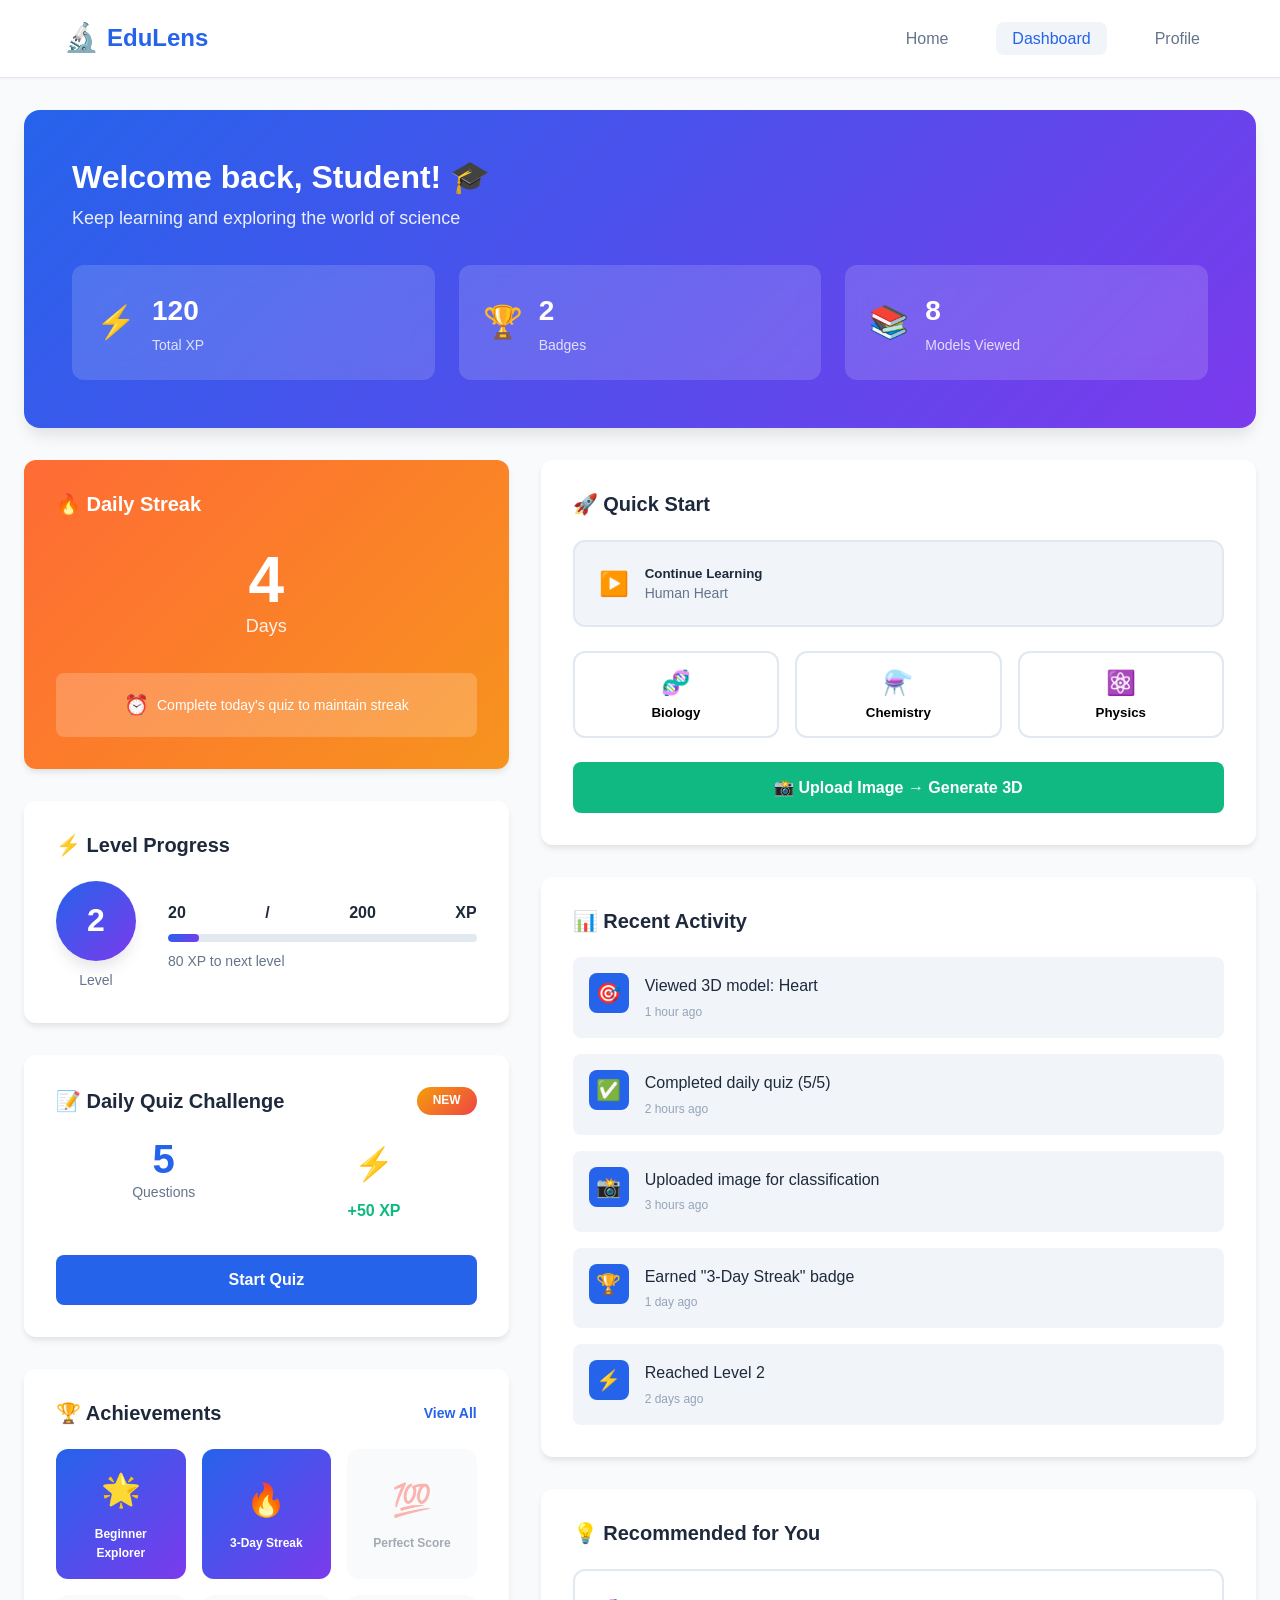
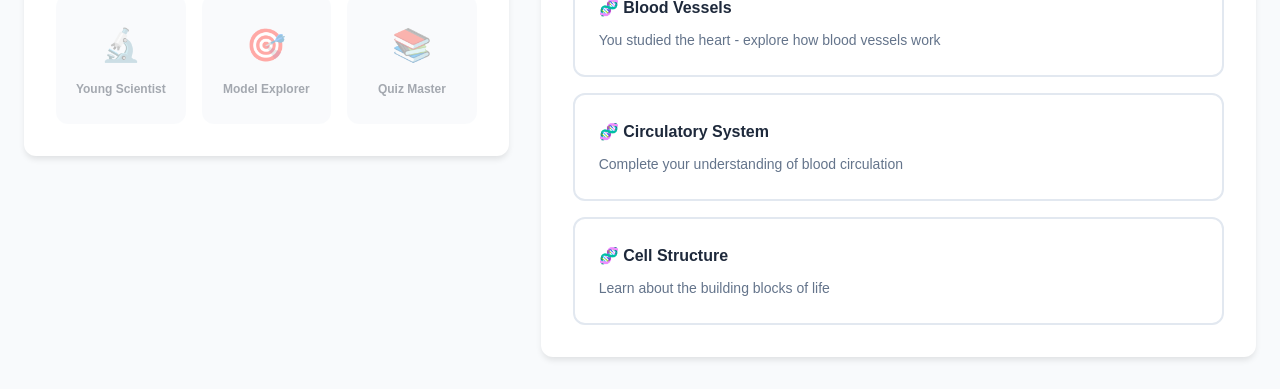
==== frontend/dashboard.html @ 598c642d "lokesh" ====
<!DOCTYPE html>
<html lang="en">
<head>
    <meta charset="UTF-8">
    <meta name="viewport" content="width=device-width, initial-scale=1.0">
    <title>Student Dashboard - EduLens</title>
    <link rel="stylesheet" href="css/styles.css">
    <link rel="stylesheet" href="css/dashboard.css">
</head>
<body>
    <nav class="navbar">
        <div class="nav-container">
            <div class="logo">
                <span class="logo-icon">🔬</span>
                <span class="logo-text">EduLens</span>
            </div>
            <ul class="nav-links">
                <li><a href="index.html">Home</a></li>
                <li><a href="dashboard.html" class="active">Dashboard</a></li>
                <li><a href="profile.html">Profile</a></li>
            </ul>
        </div>
    </nav>

    <main class="dashboard-container">
        <!-- Welcome Header -->
        <section class="welcome-section">
            <div class="welcome-content">
                <h1>Welcome back, <span id="userName">Student</span>! 🎓</h1>
                <p>Keep learning and exploring the world of science</p>
            </div>
            <div class="quick-stats">
                <div class="stat-card">
                    <div class="stat-icon">⚡</div>
                    <div class="stat-info">
                        <div class="stat-value" id="totalXP">0</div>
                        <div class="stat-label">Total XP</div>
                    </div>
                </div>
                <div class="stat-card">
                    <div class="stat-icon">🏆</div>
                    <div class="stat-info">
                        <div class="stat-value" id="totalBadges">0</div>
                        <div class="stat-label">Badges</div>
                    </div>
                </div>
                <div class="stat-card">
                    <div class="stat-icon">📚</div>
                    <div class="stat-info">
                        <div class="stat-value" id="modelsViewed">0</div>
                        <div class="stat-label">Models Viewed</div>
                    </div>
                </div>
            </div>
        </section>

        <!-- Main Grid -->
        <div class="dashboard-grid">
            <!-- Left Column -->
            <div class="left-column">
                <!-- Streak Widget -->
                <div class="card streak-card" id="streakCard">
                    <div class="card-header">
                        <h3>🔥 Daily Streak</h3>
                    </div>
                    <div class="streak-content">
                        <div class="streak-display">
                            <div class="streak-number" id="streakNumber">0</div>
                            <div class="streak-label">Days</div>
                        </div>
                        <div class="streak-status" id="streakStatus">
                            <span class="status-icon" id="statusIcon">⏰</span>
                            <span class="status-text" id="statusText">Complete today's quiz to maintain streak</span>
                        </div>
                    </div>
                </div>

                <!-- XP & Level Progress -->
                <div class="card level-card">
                    <div class="card-header">
                        <h3>⚡ Level Progress</h3>
                    </div>
                    <div class="level-content">
                        <div class="level-badge" id="levelBadge">
                            <div class="badge-circle">
                                <span id="currentLevel">1</span>
                            </div>
                            <div class="badge-label">Level</div>
                        </div>
                        <div class="xp-progress">
                            <div class="xp-info">
                                <span id="currentXP">0</span> / <span id="requiredXP">100</span> XP
                            </div>
                            <div class="progress-bar">
                                <div class="progress-fill" id="xpProgressFill"></div>
                            </div>
                            <div class="xp-next">
                                <span id="xpToNext">100</span> XP to next level
                            </div>
                        </div>
                    </div>
                </div>

                <!-- Daily MCQ -->
                <div class="card mcq-card">
                    <div class="card-header">
                        <h3>📝 Daily Quiz Challenge</h3>
                        <span class="badge badge-new">New</span>
                    </div>
                    <div class="mcq-content">
                        <div class="mcq-info">
                            <div class="mcq-count">
                                <span class="count-number" id="mcqCount">5</span>
                                <span class="count-label">Questions</span>
                            </div>
                            <div class="mcq-reward">
                                <span class="reward-icon">⚡</span>
                                <span class="reward-text">+<span id="mcqReward">50</span> XP</span>
                            </div>
                        </div>
                        <button class="btn btn-primary btn-block" id="startQuizBtn">
                            Start Quiz
                        </button>
                    </div>
                </div>

                <!-- Achievements -->
                <div class="card achievements-card">
                    <div class="card-header">
                        <h3>🏆 Achievements</h3>
                        <a href="#" class="view-all">View All</a>
                    </div>
                    <div class="achievements-grid" id="achievementsGrid">
                        <!-- Populated by JS -->
                    </div>
                </div>
            </div>

            <!-- Right Column -->
            <div class="right-column">
                <!-- Quick Start -->
                <div class="card quick-start-card">
                    <div class="card-header">
                        <h3>🚀 Quick Start</h3>
                    </div>
                    <div class="quick-start-content">
                        <button class="quick-btn continue-btn" id="continueBtn">
                            <span class="btn-icon">▶️</span>
                            <div class="btn-content">
                                <div class="btn-title">Continue Learning</div>
                                <div class="btn-subtitle" id="lastTopic">--</div>
                            </div>
                        </button>
                        <div class="subject-buttons">
                            <button class="subject-btn biology-btn" data-subject="biology">
                                <span class="subject-icon">🧬</span>
                                <span>Biology</span>
                            </button>
                            <button class="subject-btn chemistry-btn" data-subject="chemistry">
                                <span class="subject-icon">⚗️</span>
                                <span>Chemistry</span>
                            </button>
                            <button class="subject-btn physics-btn" data-subject="physics">
                                <span class="subject-icon">⚛️</span>
                                <span>Physics</span>
                            </button>
                        </div>
                        <button class="btn btn-success btn-block" id="uploadNewBtn">
                            📸 Upload Image → Generate 3D
                        </button>
                    </div>
                </div>

                <!-- Recent Activity -->
                <div class="card activity-card">
                    <div class="card-header">
                        <h3>📊 Recent Activity</h3>
                    </div>
                    <div class="activity-feed" id="activityFeed">
                        <!-- Populated by JS -->
                    </div>
                </div>

                <!-- Recommendations -->
                <div class="card recommendations-card">
                    <div class="card-header">
                        <h3>💡 Recommended for You</h3>
                    </div>
                    <div class="recommendations-list" id="recommendationsList">
                        <!-- Populated by JS -->
                    </div>
                </div>
            </div>
        </div>
    </main>

    <!-- MCQ Modal -->
    <div class="modal hidden" id="mcqModal">
        <div class="modal-content mcq-modal-content">
            <div class="modal-header">
                <h3>Daily Quiz Challenge</h3>
                <div class="quiz-progress">
                    <span id="questionNumber">1</span> / <span id="totalQuestions">5</span>
                </div>
            </div>
            <div class="modal-body mcq-body">
                <div class="question-card" id="questionCard">
                    <h4 class="question-text" id="questionText">Loading question...</h4>
                    <div class="options-container" id="optionsContainer">
                        <!-- Populated by JS -->
                    </div>
                </div>
                <div class="quiz-actions">
                    <button class="btn btn-secondary" id="prevQuestionBtn" disabled>Previous</button>
                    <button class="btn btn-primary" id="nextQuestionBtn" disabled>Next</button>
                    <button class="btn btn-success hidden" id="submitQuizBtn">Submit Quiz</button>
                </div>
            </div>
        </div>
    </div>

    <!-- Quiz Result Modal -->
    <div class="modal hidden" id="resultModal">
        <div class="modal-content result-modal-content">
            <div class="result-header">
                <div class="result-icon" id="resultIcon">🎉</div>
                <h2 id="resultTitle">Great Job!</h2>
            </div>
            <div class="result-body">
                <div class="score-display">
                    <div class="score-circle">
                        <svg viewBox="0 0 100 100">
                            <circle cx="50" cy="50" r="45" class="score-bg"/>
                            <circle cx="50" cy="50" r="45" class="score-progress" id="scoreCircle"/>
                        </svg>
                        <div class="score-text">
                            <span class="score-value" id="scoreValue">0</span>
                            <span class="score-total">/ <span id="scoreTotal">5</span></span>
                        </div>
                    </div>
                </div>
                <div class="result-stats">
                    <div class="result-stat">
                        <span class="stat-icon">⚡</span>
                        <span class="stat-text">+<span id="earnedXP">0</span> XP</span>
                    </div>
                    <div class="result-stat">
                        <span class="stat-icon">✅</span>
                        <span class="stat-text"><span id="correctAnswers">0</span> Correct</span>
                    </div>
                    <div class="result-stat">
                        <span class="stat-icon">⏱️</span>
                        <span class="stat-text"><span id="timeTaken">0</span>s</span>
                    </div>
                </div>
                <button class="btn btn-primary btn-block" id="closeResultBtn">
                    Continue Learning
                </button>
            </div>
        </div>
    </div>

    <!-- Badge Detail Modal -->
    <div class="modal hidden" id="badgeModal">
        <div class="modal-content badge-modal-content">
            <button class="close-btn modal-close" id="closeBadgeBtn">✕</button>
            <div class="badge-detail">
                <div class="badge-icon-large" id="badgeIconLarge">🏆</div>
                <h3 id="badgeName">Achievement</h3>
                <p id="badgeDescription">Complete challenges to unlock badges</p>
                <div class="badge-progress" id="badgeProgressContainer">
                    <!-- Progress info -->
                </div>
            </div>
        </div>
    </div>

    <script src="js/components/streak.js"></script>
    <script src="js/components/mcq.js"></script>
    <script src="js/components/recentActivity.js"></script>
    <script src="js/components/rewards.js"></script>
    <script src="js/dashboard.js"></script>
</body>
</html>
---- frontend/css/styles.css ----
/* ==========================================
   EduLens - Main Styles
   Educational Theme with Science Colors
   ========================================== */

:root {
    /* Primary Colors - Science Theme */
    --primary-color: #2563eb;
    --primary-dark: #1e40af;
    --primary-light: #60a5fa;
    
    /* Secondary Colors */
    --secondary-color: #7c3aed;
    --accent-color: #f59e0b;
    --success-color: #10b981;
    --danger-color: #ef4444;
    --warning-color: #f59e0b;
    
    /* Subject Colors */
    --biology-color: #059669;
    --chemistry-color: #7c3aed;
    --physics-color: #dc2626;
    
    /* Neutrals */
    --background: #f8fafc;
    --surface: #ffffff;
    --surface-hover: #f1f5f9;
    --border: #e2e8f0;
    --text-primary: #1e293b;
    --text-secondary: #64748b;
    --text-light: #94a3b8;
    
    /* Gradients */
    --gradient-primary: linear-gradient(135deg, #2563eb 0%, #7c3aed 100%);
    --gradient-success: linear-gradient(135deg, #10b981 0%, #059669 100%);
    --gradient-warm: linear-gradient(135deg, #f59e0b 0%, #ef4444 100%);
    
    /* Shadows */
    --shadow-sm: 0 1px 2px 0 rgba(0, 0, 0, 0.05);
    --shadow-md: 0 4px 6px -1px rgba(0, 0, 0, 0.1);
    --shadow-lg: 0 10px 15px -3px rgba(0, 0, 0, 0.1);
    --shadow-xl: 0 20px 25px -5px rgba(0, 0, 0, 0.1);
    
    /* Spacing */
    --spacing-xs: 0.25rem;
    --spacing-sm: 0.5rem;
    --spacing-md: 1rem;
    --spacing-lg: 1.5rem;
    --spacing-xl: 2rem;
    --spacing-2xl: 3rem;
    
    /* Border Radius */
    --radius-sm: 0.375rem;
    --radius-md: 0.5rem;
    --radius-lg: 0.75rem;
    --radius-xl: 1rem;
    --radius-full: 9999px;
    
    /* Transitions */
    --transition-fast: 150ms cubic-bezier(0.4, 0, 0.2, 1);
    --transition-base: 200ms cubic-bezier(0.4, 0, 0.2, 1);
    --transition-slow: 300ms cubic-bezier(0.4, 0, 0.2, 1);
}

/* ========================================== 
   Reset & Base Styles
   ========================================== */

* {
    margin: 0;
    padding: 0;
    box-sizing: border-box;
}

html {
    font-size: 16px;
    -webkit-font-smoothing: antialiased;
    -moz-osx-font-smoothing: grayscale;
}

body {
    font-family: -apple-system, BlinkMacSystemFont, 'Segoe UI', 'Roboto', 'Oxygen', 'Ubuntu', 'Cantarell', sans-serif;
    background: var(--background);
    color: var(--text-primary);
    line-height: 1.6;
    min-height: 100vh;
}

/* ========================================== 
   Typography
   ========================================== */

h1, h2, h3, h4, h5, h6 {
    font-weight: 700;
    line-height: 1.2;
    color: var(--text-primary);
}

h1 { font-size: 2.5rem; }
h2 { font-size: 2rem; }
h3 { font-size: 1.5rem; }
h4 { font-size: 1.25rem; }
h5 { font-size: 1.125rem; }
h6 { font-size: 1rem; }

p {
    margin-bottom: var(--spacing-md);
    color: var(--text-secondary);
}

.gradient-text {
    background: var(--gradient-primary);
    -webkit-background-clip: text;
    -webkit-text-fill-color: transparent;
    background-clip: text;
}

/* ========================================== 
   Navigation
   ========================================== */

.navbar {
    background: var(--surface);
    border-bottom: 1px solid var(--border);
    padding: var(--spacing-md) 0;
    position: sticky;
    top: 0;
    z-index: 1000;
    box-shadow: var(--shadow-sm);
}

.nav-container {
    max-width: 1200px;
    margin: 0 auto;
    padding: 0 var(--spacing-lg);
    display: flex;
    justify-content: space-between;
    align-items: center;
}

.logo {
    display: flex;
    align-items: center;
    gap: var(--spacing-sm);
    font-size: 1.5rem;
    font-weight: 700;
    color: var(--primary-color);
    text-decoration: none;
}

.logo-icon {
    font-size: 1.75rem;
}

.nav-links {
    display: flex;
    list-style: none;
    gap: var(--spacing-xl);
}

.nav-links a {
    text-decoration: none;
    color: var(--text-secondary);
    font-weight: 500;
    padding: var(--spacing-sm) var(--spacing-md);
    border-radius: var(--radius-md);
    transition: all var(--transition-base);
}

.nav-links a:hover,
.nav-links a.active {
    color: var(--primary-color);
    background: var(--surface-hover);
}

/* ========================================== 
   Layout
   ========================================== */

.container {
    max-width: 1200px;
    margin: 0 auto;
    padding: var(--spacing-2xl) var(--spacing-lg);
}

/* ========================================== 
   Hero Section
   ========================================== */

.hero {
    text-align: center;
    padding: var(--spacing-2xl) 0;
}

.hero-title {
    font-size: 3rem;
    margin-bottom: var(--spacing-lg);
    line-height: 1.2;
}

.hero-subtitle {
    font-size: 1.25rem;
    color: var(--text-secondary);
    max-width: 600px;
    margin: 0 auto;
}

/* ========================================== 
   Cards
   ========================================== */

.card {
    background: var(--surface);
    border-radius: var(--radius-lg);
    padding: var(--spacing-xl);
    box-shadow: var(--shadow-md);
    transition: box-shadow var(--transition-base);
}

.card:hover {
    box-shadow: var(--shadow-lg);
}

.card-header {
    display: flex;
    justify-content: space-between;
    align-items: center;
    margin-bottom: var(--spacing-lg);
}

.card-header h3 {
    font-size: 1.25rem;
    display: flex;
    align-items: center;
    gap: var(--spacing-sm);
}

/* ========================================== 
   Buttons
   ========================================== */

.btn {
    display: inline-flex;
    align-items: center;
    justify-content: center;
    gap: var(--spacing-sm);
    padding: var(--spacing-md) var(--spacing-xl);
    border: none;
    border-radius: var(--radius-md);
    font-size: 1rem;
    font-weight: 600;
    cursor: pointer;
    transition: all var(--transition-base);
    text-decoration: none;
}

.btn:disabled {
    opacity: 0.5;
    cursor: not-allowed;
}

.btn-primary {
    background: var(--primary-color);
    color: white;
}

.btn-primary:hover:not(:disabled) {
    background: var(--primary-dark);
    transform: translateY(-2px);
    box-shadow: var(--shadow-lg);
}

.btn-secondary {
    background: var(--surface-hover);
    color: var(--text-primary);
}

.btn-secondary:hover:not(:disabled) {
    background: var(--border);
}

.btn-success {
    background: var(--success-color);
    color: white;
}

.btn-success:hover:not(:disabled) {
    background: #059669;
    transform: translateY(-2px);
    box-shadow: var(--shadow-lg);
}

.btn-large {
    padding: var(--spacing-lg) var(--spacing-2xl);
    font-size: 1.125rem;
}

.btn-block {
    width: 100%;
}

.icon-btn {
    width: 40px;
    height: 40px;
    border-radius: var(--radius-md);
    border: none;
    background: var(--surface-hover);
    color: var(--text-primary);
    font-size: 1.25rem;
    cursor: pointer;
    transition: all var(--transition-base);
    display: flex;
    align-items: center;
    justify-content: center;
}

.icon-btn:hover {
    background: var(--border);
    transform: scale(1.1);
}

/* ========================================== 
   Upload Section
   ========================================== */

.upload-section {
    margin: var(--spacing-2xl) 0;
    display: grid;
    gap: var(--spacing-xl);
}

.upload-card {
    background: var(--surface);
    border-radius: var(--radius-xl);
    padding: var(--spacing-2xl);
    box-shadow: var(--shadow-lg);
}

.upload-area {
    text-align: center;
    padding: var(--spacing-2xl);
    border: 2px dashed var(--border);
    border-radius: var(--radius-lg);
    transition: all var(--transition-base);
    cursor: pointer;
}

.upload-area:hover {
    border-color: var(--primary-color);
    background: var(--surface-hover);
}

.upload-area.drag-over {
    border-color: var(--primary-color);
    background: var(--primary-light);
    opacity: 0.1;
}

.upload-icon {
    font-size: 4rem;
    margin-bottom: var(--spacing-lg);
}

.upload-area h3 {
    margin-bottom: var(--spacing-sm);
}

.upload-area p {
    color: var(--text-light);
    margin-bottom: var(--spacing-lg);
}

.preview-area {
    text-align: center;
}

.preview-area img {
    max-width: 100%;
    max-height: 400px;
    border-radius: var(--radius-lg);
    margin-bottom: var(--spacing-lg);
    box-shadow: var(--shadow-md);
}

.result-card {
    background: var(--surface);
    border-radius: var(--radius-xl);
    padding: var(--spacing-2xl);
    box-shadow: var(--shadow-lg);
    border: 2px solid var(--success-color);
}

.result-header {
    display: flex;
    align-items: center;
    gap: var(--spacing-md);
    margin-bottom: var(--spacing-lg);
}

.result-icon {
    font-size: 2rem;
}

.result-content {
    margin: var(--spacing-xl) 0;
}

.result-label {
    color: var(--text-light);
    font-size: 0.875rem;
    margin-bottom: var(--spacing-sm);
}

.result-value {
    font-size: 2rem;
    font-weight: 700;
    color: var(--primary-color);
    margin-bottom: var(--spacing-lg);
}

.result-confidence {
    display: flex;
    align-items: center;
    gap: var(--spacing-md);
    margin-bottom: var(--spacing-xl);
}

.confidence-bar {
    flex: 1;
    height: 8px;
    background: var(--border);
    border-radius: var(--radius-full);
    overflow: hidden;
}

.confidence-fill {
    height: 100%;
    background: var(--gradient-success);
    transition: width var(--transition-slow);
}

/* ========================================== 
   Features Section
   ========================================== */

.features {
    margin: var(--spacing-2xl) 0;
    text-align: center;
}

.features h2 {
    margin-bottom: var(--spacing-2xl);
}

.feature-grid {
    display: grid;
    grid-template-columns: repeat(auto-fit, minmax(250px, 1fr));
    gap: var(--spacing-xl);
    margin-top: var(--spacing-2xl);
}

.feature-card {
    padding: var(--spacing-xl);
    background: var(--surface);
    border-radius: var(--radius-lg);
    box-shadow: var(--shadow-md);
    transition: all var(--transition-base);
}

.feature-card:hover {
    transform: translateY(-5px);
    box-shadow: var(--shadow-xl);
}

.feature-icon {
    font-size: 3rem;
    margin-bottom: var(--spacing-lg);
}

.feature-card h3 {
    margin-bottom: var(--spacing-md);
    color: var(--primary-color);
}

/* ========================================== 
   Progress & Loading
   ========================================== */

.progress-bar {
    width: 100%;
    height: 8px;
    background: var(--border);
    border-radius: var(--radius-full);
    overflow: hidden;
}

.progress-fill {
    height: 100%;
    background: var(--gradient-primary);
    transition: width var(--transition-base);
    border-radius: var(--radius-full);
}

.spinner {
    width: 20px;
    height: 20px;
    border: 3px solid rgba(255, 255, 255, 0.3);
    border-top-color: white;
    border-radius: 50%;
    animation: spin 0.6s linear infinite;
}

@keyframes spin {
    to { transform: rotate(360deg); }
}

/* ========================================== 
   Badges
   ========================================== */

.badge {
    display: inline-block;
    padding: var(--spacing-xs) var(--spacing-md);
    border-radius: var(--radius-full);
    font-size: 0.75rem;
    font-weight: 600;
    text-transform: uppercase;
}

.badge-new {
    background: var(--gradient-warm);
    color: white;
}

/* ========================================== 
   Utility Classes
   ========================================== */

.hidden {
    display: none !important;
}

.text-center {
    text-align: center;
}

.mt-1 { margin-top: var(--spacing-sm); }
.mt-2 { margin-top: var(--spacing-md); }
.mt-3 { margin-top: var(--spacing-lg); }
.mt-4 { margin-top: var(--spacing-xl); }

.mb-1 { margin-bottom: var(--spacing-sm); }
.mb-2 { margin-bottom: var(--spacing-md); }
.mb-3 { margin-bottom: var(--spacing-lg); }
.mb-4 { margin-bottom: var(--spacing-xl); }

/* ========================================== 
   Footer
   ========================================== */

.footer {
    background: var(--surface);
    border-top: 1px solid var(--border);
    padding: var(--spacing-xl);
    text-align: center;
    color: var(--text-light);
    margin-top: var(--spacing-2xl);
}

/* ========================================== 
   Responsive Design
   ========================================== */

@media (max-width: 768px) {
    html {
        font-size: 14px;
    }
    
    .hero-title {
        font-size: 2rem;
    }
    
    .nav-links {
        gap: var(--spacing-md);
    }
    
    .container {
        padding: var(--spacing-lg) var(--spacing-md);
    }
    
    .feature-grid {
        grid-template-columns: 1fr;
    }
    
    .upload-card {
        padding: var(--spacing-lg);
    }
}

@media (max-width: 480px) {
    .nav-links {
        font-size: 0.875rem;
    }
    
    .logo-text {
        display: none;
    }
    
    .btn-large {
        padding: var(--spacing-md) var(--spacing-lg);
        font-size: 1rem;
    }
}
---- frontend/css/dashboard.css ----
/* ==========================================
   Dashboard Styles
   ========================================== */

.dashboard-container {
    max-width: 1400px;
    margin: 0 auto;
    padding: var(--spacing-xl) var(--spacing-lg);
}

/* ========================================== 
   Welcome Section
   ========================================== */

.welcome-section {
    background: linear-gradient(135deg, var(--primary-color) 0%, var(--secondary-color) 100%);
    border-radius: var(--radius-xl);
    padding: var(--spacing-2xl);
    color: white;
    margin-bottom: var(--spacing-xl);
    box-shadow: var(--shadow-lg);
}

.welcome-content h1 {
    color: white;
    font-size: 2rem;
    margin-bottom: var(--spacing-sm);
}

.welcome-content p {
    color: rgba(255, 255, 255, 0.9);
    font-size: 1.125rem;
}

.quick-stats {
    display: grid;
    grid-template-columns: repeat(auto-fit, minmax(150px, 1fr));
    gap: var(--spacing-lg);
    margin-top: var(--spacing-xl);
}

.stat-card {
    background: rgba(255, 255, 255, 0.15);
    backdrop-filter: blur(10px);
    border-radius: var(--radius-lg);
    padding: var(--spacing-lg);
    display: flex;
    align-items: center;
    gap: var(--spacing-md);
    transition: transform var(--transition-base);
}

.stat-card:hover {
    transform: translateY(-3px);
}

.stat-icon {
    font-size: 2rem;
}

.stat-value {
    font-size: 1.75rem;
    font-weight: 700;
    color: white;
}

.stat-label {
    font-size: 0.875rem;
    color: rgba(255, 255, 255, 0.8);
}

/* ========================================== 
   Dashboard Grid
   ========================================== */

.dashboard-grid {
    display: grid;
    grid-template-columns: 1fr 1.5fr;
    gap: var(--spacing-xl);
}

.left-column,
.right-column {
    display: flex;
    flex-direction: column;
    gap: var(--spacing-xl);
}

/* ========================================== 
   Streak Card
   ========================================== */

.streak-card {
    background: linear-gradient(135deg, #ff6b35 0%, #f7931e 100%);
    color: white;
}

.streak-card .card-header h3 {
    color: white;
}

.streak-content {
    text-align: center;
}

.streak-display {
    margin: var(--spacing-xl) 0;
}

.streak-number {
    font-size: 4rem;
    font-weight: 700;
    line-height: 1;
}

.streak-label {
    font-size: 1.125rem;
    opacity: 0.9;
}

.streak-status {
    display: flex;
    align-items: center;
    justify-content: center;
    gap: var(--spacing-sm);
    padding: var(--spacing-md);
    background: rgba(255, 255, 255, 0.2);
    border-radius: var(--radius-md);
}

.status-icon {
    font-size: 1.25rem;
}

.status-text {
    font-size: 0.875rem;
}

/* ========================================== 
   Level Card
   ========================================== */

.level-content {
    display: flex;
    align-items: center;
    gap: var(--spacing-xl);
}

.level-badge {
    text-align: center;
    flex-shrink: 0;
}

.badge-circle {
    width: 80px;
    height: 80px;
    border-radius: 50%;
    background: var(--gradient-primary);
    display: flex;
    align-items: center;
    justify-content: center;
    margin: 0 auto var(--spacing-sm);
    box-shadow: var(--shadow-lg);
}

.badge-circle span {
    font-size: 2rem;
    font-weight: 700;
    color: white;
}

.badge-label {
    font-size: 0.875rem;
    color: var(--text-secondary);
}

.xp-progress {
    flex: 1;
}

.xp-info {
    display: flex;
    justify-content: space-between;
    margin-bottom: var(--spacing-sm);
    font-weight: 600;
    color: var(--text-primary);
}

.xp-next {
    margin-top: var(--spacing-sm);
    font-size: 0.875rem;
    color: var(--text-secondary);
}

/* ========================================== 
   MCQ Card
   ========================================== */

.mcq-content {
    text-align: center;
}

.mcq-info {
    display: flex;
    justify-content: space-around;
    margin-bottom: var(--spacing-xl);
}

.mcq-count {
    text-align: center;
}

.count-number {
    display: block;
    font-size: 2.5rem;
    font-weight: 700;
    color: var(--primary-color);
    line-height: 1;
}

.count-label {
    font-size: 0.875rem;
    color: var(--text-secondary);
}

.mcq-reward {
    display: flex;
    flex-direction: column;
    align-items: center;
    gap: var(--spacing-sm);
}

.reward-icon {
    font-size: 2rem;
}

.reward-text {
    font-weight: 600;
    color: var(--success-color);
}

/* ========================================== 
   Achievements Card
   ========================================== */

.view-all {
    font-size: 0.875rem;
    color: var(--primary-color);
    text-decoration: none;
    font-weight: 600;
}

.view-all:hover {
    text-decoration: underline;
}

.achievements-grid {
    display: grid;
    grid-template-columns: repeat(3, 1fr);
    gap: var(--spacing-md);
}

.achievement-badge {
    aspect-ratio: 1;
    border-radius: var(--radius-lg);
    background: var(--surface-hover);
    display: flex;
    flex-direction: column;
    align-items: center;
    justify-content: center;
    cursor: pointer;
    transition: all var(--transition-base);
    padding: var(--spacing-md);
    text-align: center;
}

.achievement-badge:hover {
    transform: scale(1.05);
    box-shadow: var(--shadow-md);
}

.achievement-badge.unlocked {
    background: var(--gradient-primary);
    color: white;
}

.achievement-badge.locked {
    opacity: 0.4;
}

.achievement-icon {
    font-size: 2rem;
    margin-bottom: var(--spacing-sm);
}

.achievement-name {
    font-size: 0.75rem;
    font-weight: 600;
}

/* ========================================== 
   Quick Start Card
   ========================================== */

.quick-start-content {
    display: flex;
    flex-direction: column;
    gap: var(--spacing-lg);
}

.quick-btn {
    width: 100%;
    padding: var(--spacing-lg);
    border: 2px solid var(--border);
    border-radius: var(--radius-lg);
    background: var(--surface-hover);
    cursor: pointer;
    display: flex;
    align-items: center;
    gap: var(--spacing-md);
    transition: all var(--transition-base);
}

.quick-btn:hover {
    border-color: var(--primary-color);
    background: var(--surface);
    transform: translateX(5px);
}

.btn-icon {
    font-size: 1.5rem;
}

.btn-content {
    text-align: left;
}

.btn-title {
    font-weight: 600;
    color: var(--text-primary);
    margin-bottom: var(--spacing-xs);
}

.btn-subtitle {
    font-size: 0.875rem;
    color: var(--text-secondary);
}

.subject-buttons {
    display: grid;
    grid-template-columns: repeat(3, 1fr);
    gap: var(--spacing-md);
}

.subject-btn {
    padding: var(--spacing-md);
    border: 2px solid var(--border);
    border-radius: var(--radius-lg);
    background: var(--surface);
    cursor: pointer;
    display: flex;
    flex-direction: column;
    align-items: center;
    gap: var(--spacing-sm);
    transition: all var(--transition-base);
    font-weight: 600;
}

.subject-icon {
    font-size: 1.5rem;
}

.biology-btn:hover {
    border-color: var(--biology-color);
    background: rgba(5, 150, 105, 0.1);
    transform: translateY(-3px);
}

.chemistry-btn:hover {
    border-color: var(--chemistry-color);
    background: rgba(124, 58, 237, 0.1);
    transform: translateY(-3px);
}

.physics-btn:hover {
    border-color: var(--physics-color);
    background: rgba(220, 38, 38, 0.1);
    transform: translateY(-3px);
}

/* ========================================== 
   Activity Feed
   ========================================== */

.activity-feed {
    display: flex;
    flex-direction: column;
    gap: var(--spacing-md);
}

.activity-item {
    display: flex;
    gap: var(--spacing-md);
    padding: var(--spacing-md);
    border-radius: var(--radius-md);
    background: var(--surface-hover);
    transition: background var(--transition-base);
}

.activity-item:hover {
    background: var(--border);
}

.activity-icon {
    width: 40px;
    height: 40px;
    border-radius: var(--radius-md);
    background: var(--primary-color);
    color: white;
    display: flex;
    align-items: center;
    justify-content: center;
    font-size: 1.25rem;
    flex-shrink: 0;
}

.activity-info {
    flex: 1;
}

.activity-description {
    color: var(--text-primary);
    font-weight: 500;
    margin-bottom: var(--spacing-xs);
}

.activity-time {
    font-size: 0.75rem;
    color: var(--text-light);
}

/* ========================================== 
   Recommendations
   ========================================== */

.recommendations-list {
    display: flex;
    flex-direction: column;
    gap: var(--spacing-md);
}

.recommendation-item {
    padding: var(--spacing-lg);
    border: 2px solid var(--border);
    border-radius: var(--radius-lg);
    transition: all var(--transition-base);
    cursor: pointer;
}

.recommendation-item:hover {
    border-color: var(--primary-color);
    background: var(--surface-hover);
    transform: translateX(5px);
}

.recommendation-title {
    font-weight: 600;
    color: var(--text-primary);
    margin-bottom: var(--spacing-sm);
}

.recommendation-description {
    font-size: 0.875rem;
    color: var(--text-secondary);
}

/* ========================================== 
   Modal Base Styles
   ========================================== */

.modal {
    position: fixed;
    top: 0;
    left: 0;
    width: 100%;
    height: 100%;
    background: rgba(0, 0, 0, 0.6);
    display: flex;
    align-items: center;
    justify-content: center;
    z-index: 1000;
    padding: 2rem;
    overflow-y: auto;
}

.modal.hidden {
    display: none;
}

.modal-content {
    background: white;
    border-radius: var(--radius-xl);
    box-shadow: 0 20px 60px rgba(0, 0, 0, 0.3);
    width: 100%;
    max-height: 90vh;
    overflow-y: auto;
    animation: modalSlideIn 0.3s ease-out;
    position: relative;
}

@keyframes modalSlideIn {
    from {
        opacity: 0;
        transform: translateY(-30px) scale(0.95);
    }
    to {
        opacity: 1;
        transform: translateY(0) scale(1);
    }
}

.modal-header {
    padding: var(--spacing-2xl);
    border-bottom: 2px solid var(--border);
    display: flex;
    justify-content: space-between;
    align-items: center;
    min-height: 80px;
}

.modal-header h3 {
    margin: 0;
    font-size: 1.75rem;
    color: var(--text-primary);
    font-weight: 600;
}

.modal-body {
    padding: var(--spacing-xl);
}

/* ========================================== 
   MCQ Modal
   ========================================== */

.mcq-modal-content {
    max-width: 900px;
    min-height: 600px;
}

.quiz-progress {
    font-weight: 600;
    color: var(--primary-color);
    font-size: 1.1rem;
}

.mcq-body {
    padding: var(--spacing-2xl);
    min-height: 450px;
}

.question-card {
    margin-bottom: var(--spacing-2xl);
}

.question-text {
    font-size: 1.5rem;
    color: var(--text-primary);
    margin-bottom: var(--spacing-2xl);
    line-height: 1.8;
    font-weight: 500;
}

.options-container {
    display: flex;
    flex-direction: column;
    gap: var(--spacing-lg);
}

.option-btn {
    width: 100%;
    padding: 1.25rem 1.5rem;
    border: 2px solid var(--border);
    border-radius: var(--radius-lg);
    background: var(--surface);
    cursor: pointer;
    text-align: left;
    transition: all var(--transition-base);
    font-size: 1.1rem;
    line-height: 1.6;
    min-height: 60px;
}

.option-btn:hover {
    border-color: var(--primary-color);
    background: var(--surface-hover);
}

.option-btn.selected {
    border-color: var(--primary-color);
    background: var(--primary-light);
    color: var(--primary-dark);
}

.option-btn.correct {
    border-color: var(--success-color);
    background: rgba(16, 185, 129, 0.1);
}

.option-btn.incorrect {
    border-color: var(--danger-color);
    background: rgba(239, 68, 68, 0.1);
}

.quiz-actions {
    display: flex;
    justify-content: space-between;
    gap: var(--spacing-lg);
    margin-top: var(--spacing-2xl);
    padding-top: var(--spacing-xl);
    border-top: 2px solid var(--border);
}

/* ========================================== 
   Result Modal
   ========================================== */

.result-modal-content {
    max-width: 500px;
    text-align: center;
}

.result-header {
    margin-bottom: var(--spacing-xl);
}

.result-header .result-icon {
    font-size: 4rem;
    margin-bottom: var(--spacing-md);
}

.result-header h2 {
    color: var(--primary-color);
}

.score-display {
    margin: var(--spacing-2xl) 0;
}

.score-circle {
    width: 200px;
    height: 200px;
    margin: 0 auto;
    position: relative;
}

.score-circle svg {
    transform: rotate(-90deg);
}

.score-bg {
    fill: none;
    stroke: var(--border);
    stroke-width: 8;
}

.score-progress {
    fill: none;
    stroke: var(--success-color);
    stroke-width: 8;
    stroke-linecap: round;
    stroke-dasharray: 283;
    stroke-dashoffset: 283;
    transition: stroke-dashoffset 1s ease;
}

.score-text {
    position: absolute;
    top: 50%;
    left: 50%;
    transform: translate(-50%, -50%);
}

.score-value {
    display: block;
    font-size: 3rem;
    font-weight: 700;
    color: var(--primary-color);
    line-height: 1;
}

.score-total {
    font-size: 1.25rem;
    color: var(--text-secondary);
}

.result-stats {
    display: grid;
    grid-template-columns: repeat(3, 1fr);
    gap: var(--spacing-lg);
    margin: var(--spacing-xl) 0;
}

.result-stat {
    display: flex;
    flex-direction: column;
    gap: var(--spacing-sm);
}

.result-stat .stat-icon {
    font-size: 1.5rem;
}

.result-stat .stat-text {
    font-weight: 600;
    color: var(--text-primary);
}

/* ========================================== 
   Badge Modal
   ========================================== */

.badge-modal-content {
    max-width: 400px;
    text-align: center;
}

.modal-close {
    position: absolute;
    top: var(--spacing-lg);
    right: var(--spacing-lg);
    background: var(--surface-hover);
    color: var(--text-primary);
}

.badge-detail {
    padding: var(--spacing-lg) 0;
}

.badge-icon-large {
    font-size: 5rem;
    margin-bottom: var(--spacing-lg);
}

#badgeName {
    font-size: 1.5rem;
    margin-bottom: var(--spacing-md);
    color: var(--primary-color);
}

#badgeDescription {
    color: var(--text-secondary);
    margin-bottom: var(--spacing-lg);
}

/* ========================================== 
   Responsive Design
   ========================================== */

@media (max-width: 1024px) {
    .dashboard-grid {
        grid-template-columns: 1fr;
    }
    
    .achievements-grid {
        grid-template-columns: repeat(4, 1fr);
    }
}

@media (max-width: 768px) {
    .welcome-section {
        padding: var(--spacing-lg);
    }
    
    .welcome-content h1 {
        font-size: 1.5rem;
    }
    
    .quick-stats {
        grid-template-columns: 1fr;
    }
    
    .achievements-grid {
        grid-template-columns: repeat(3, 1fr);
    }
    
    .subject-buttons {
        grid-template-columns: 1fr;
    }
    
    .result-stats {
        grid-template-columns: 1fr;
    }
    
    .quiz-actions {
        flex-direction: column;
    }
}

@media (max-width: 480px) {
    .dashboard-container {
        padding: var(--spacing-md);
    }
    
    .card {
        padding: var(--spacing-lg);
    }
    
    .achievements-grid {
        grid-template-columns: repeat(2, 1fr);
    }
    
    .score-circle {
        width: 150px;
        height: 150px;
    }
    
    .score-value {
        font-size: 2rem;
    }
}
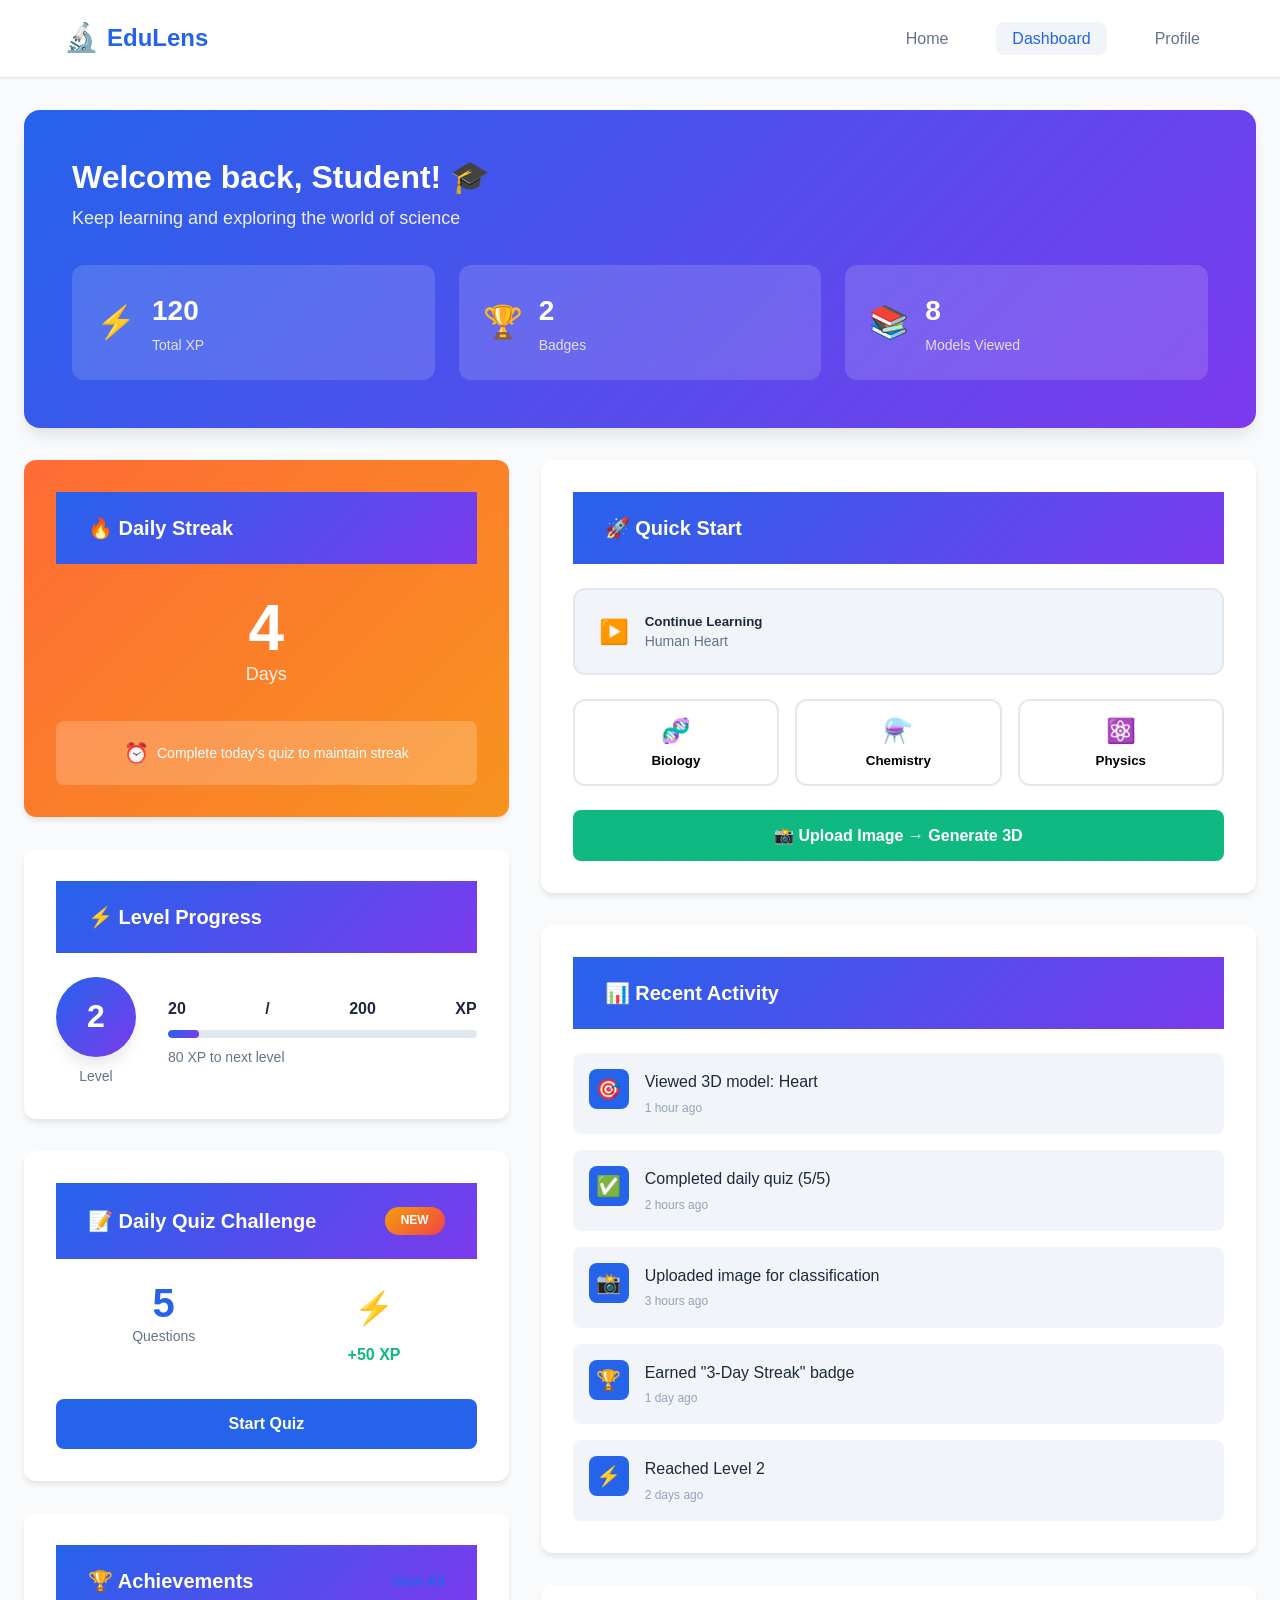
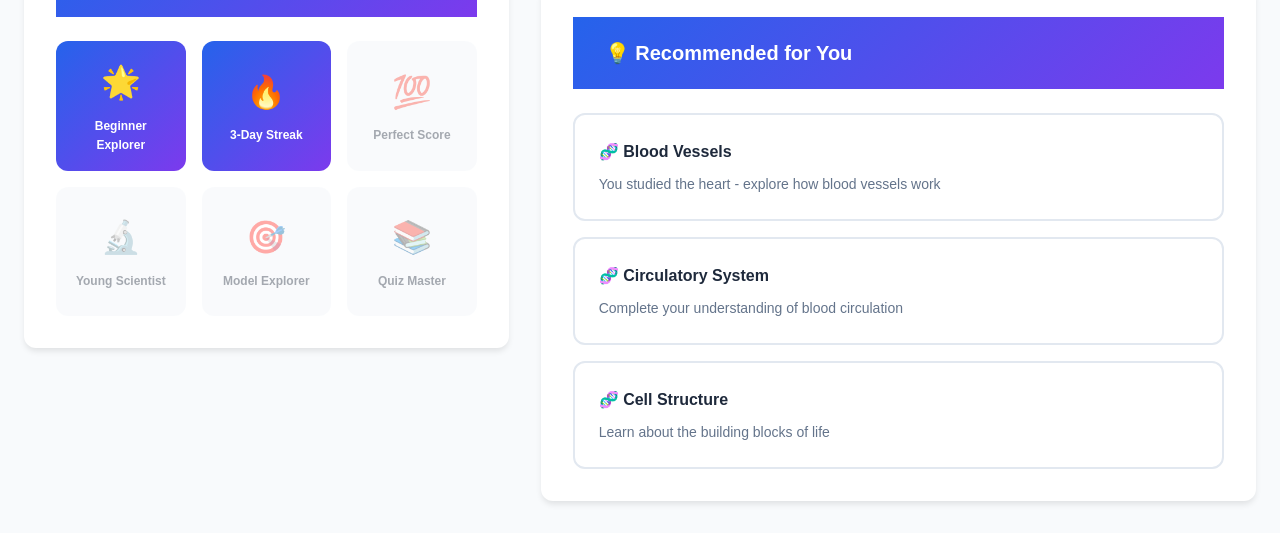
==== commit 49c18d5d: "Fix frontend demo mode functionality and add missing config imports - Updated uploader.js to handle " ====
--- a/frontend/dashboard.html
+++ b/frontend/dashboard.html
@@ -275,6 +275,7 @@
         </div>
     </div>
 
+    <script src="js/config.js"></script>
     <script src="js/components/streak.js"></script>
     <script src="js/components/mcq.js"></script>
     <script src="js/components/recentActivity.js"></script>
--- a/frontend/css/styles.css
+++ b/frontend/css/styles.css
@@ -325,15 +325,38 @@
 
 .upload-section {
     margin: var(--spacing-2xl) 0;
+}
+
+.upload-container {
     display: grid;
+    grid-template-columns: repeat(2, 1fr);
     gap: var(--spacing-xl);
 }
 
 .upload-card {
     background: var(--surface);
     border-radius: var(--radius-xl);
-    padding: var(--spacing-2xl);
+    overflow: hidden;
     box-shadow: var(--shadow-lg);
+    border: 2px solid var(--border);
+    transition: all var(--transition-base);
+}
+
+.upload-card:hover {
+    border-color: var(--primary-color);
+    box-shadow: var(--shadow-xl);
+}
+
+.card-header {
+    background: linear-gradient(135deg, var(--primary-color), var(--secondary-color));
+    padding: var(--spacing-lg) var(--spacing-xl);
+    color: white;
+}
+
+.card-header h3 {
+    margin: 0;
+    font-size: 1.25rem;
+    color: white;
 }
 
 .upload-area {
@@ -343,6 +366,12 @@
     border-radius: var(--radius-lg);
     transition: all var(--transition-base);
     cursor: pointer;
+    margin: var(--spacing-xl);
+    min-height: 300px;
+    display: flex;
+    flex-direction: column;
+    align-items: center;
+    justify-content: center;
 }
 
 .upload-area:hover {
@@ -361,8 +390,9 @@
     margin-bottom: var(--spacing-lg);
 }
 
-.upload-area h3 {
+.upload-area h4 {
     margin-bottom: var(--spacing-sm);
+    font-size: 1.25rem;
 }
 
 .upload-area p {
@@ -372,6 +402,7 @@
 
 .preview-area {
     text-align: center;
+    padding: var(--spacing-xl);
 }
 
 .preview-area img {
@@ -380,6 +411,91 @@
     border-radius: var(--radius-lg);
     margin-bottom: var(--spacing-lg);
     box-shadow: var(--shadow-md);
+}
+
+/* ========================================== 
+   Camera Section
+   ========================================== */
+
+.camera-area {
+    padding: var(--spacing-xl);
+    min-height: 400px;
+}
+
+.camera-placeholder {
+    text-align: center;
+    padding: var(--spacing-2xl);
+    border: 2px dashed var(--border);
+    border-radius: var(--radius-lg);
+    min-height: 300px;
+    display: flex;
+    flex-direction: column;
+    align-items: center;
+    justify-content: center;
+    transition: all var(--transition-base);
+}
+
+.camera-placeholder:hover {
+    border-color: var(--secondary-color);
+    background: var(--surface-hover);
+}
+
+.camera-icon {
+    font-size: 4rem;
+    margin-bottom: var(--spacing-lg);
+}
+
+.camera-placeholder h4 {
+    margin-bottom: var(--spacing-sm);
+    font-size: 1.25rem;
+}
+
+.camera-placeholder p {
+    color: var(--text-light);
+    margin-bottom: var(--spacing-lg);
+}
+
+.camera-view {
+    position: relative;
+    border-radius: var(--radius-lg);
+    overflow: hidden;
+    background: #000;
+}
+
+#cameraVideo {
+    width: 100%;
+    height: auto;
+    display: block;
+    border-radius: var(--radius-lg);
+    max-height: 450px;
+    object-fit: cover;
+}
+
+.camera-controls {
+    display: flex;
+    gap: var(--spacing-md);
+    margin-top: var(--spacing-lg);
+    justify-content: center;
+}
+
+.camera-preview {
+    text-align: center;
+}
+
+#cameraCanvas {
+    max-width: 100%;
+    height: auto;
+    border-radius: var(--radius-lg);
+    box-shadow: var(--shadow-md);
+    margin-bottom: var(--spacing-lg);
+    border: 2px solid var(--border);
+}
+
+.camera-actions {
+    display: flex;
+    gap: var(--spacing-md);
+    justify-content: center;
+    margin-top: var(--spacing-lg);
 }
 
 .result-card {
@@ -592,7 +708,16 @@
         grid-template-columns: 1fr;
     }
     
+    .upload-container {
+        grid-template-columns: 1fr;
+    }
+    
     .upload-card {
+        padding: 0;
+    }
+    
+    .upload-area,
+    .camera-area {
         padding: var(--spacing-lg);
     }
 }
